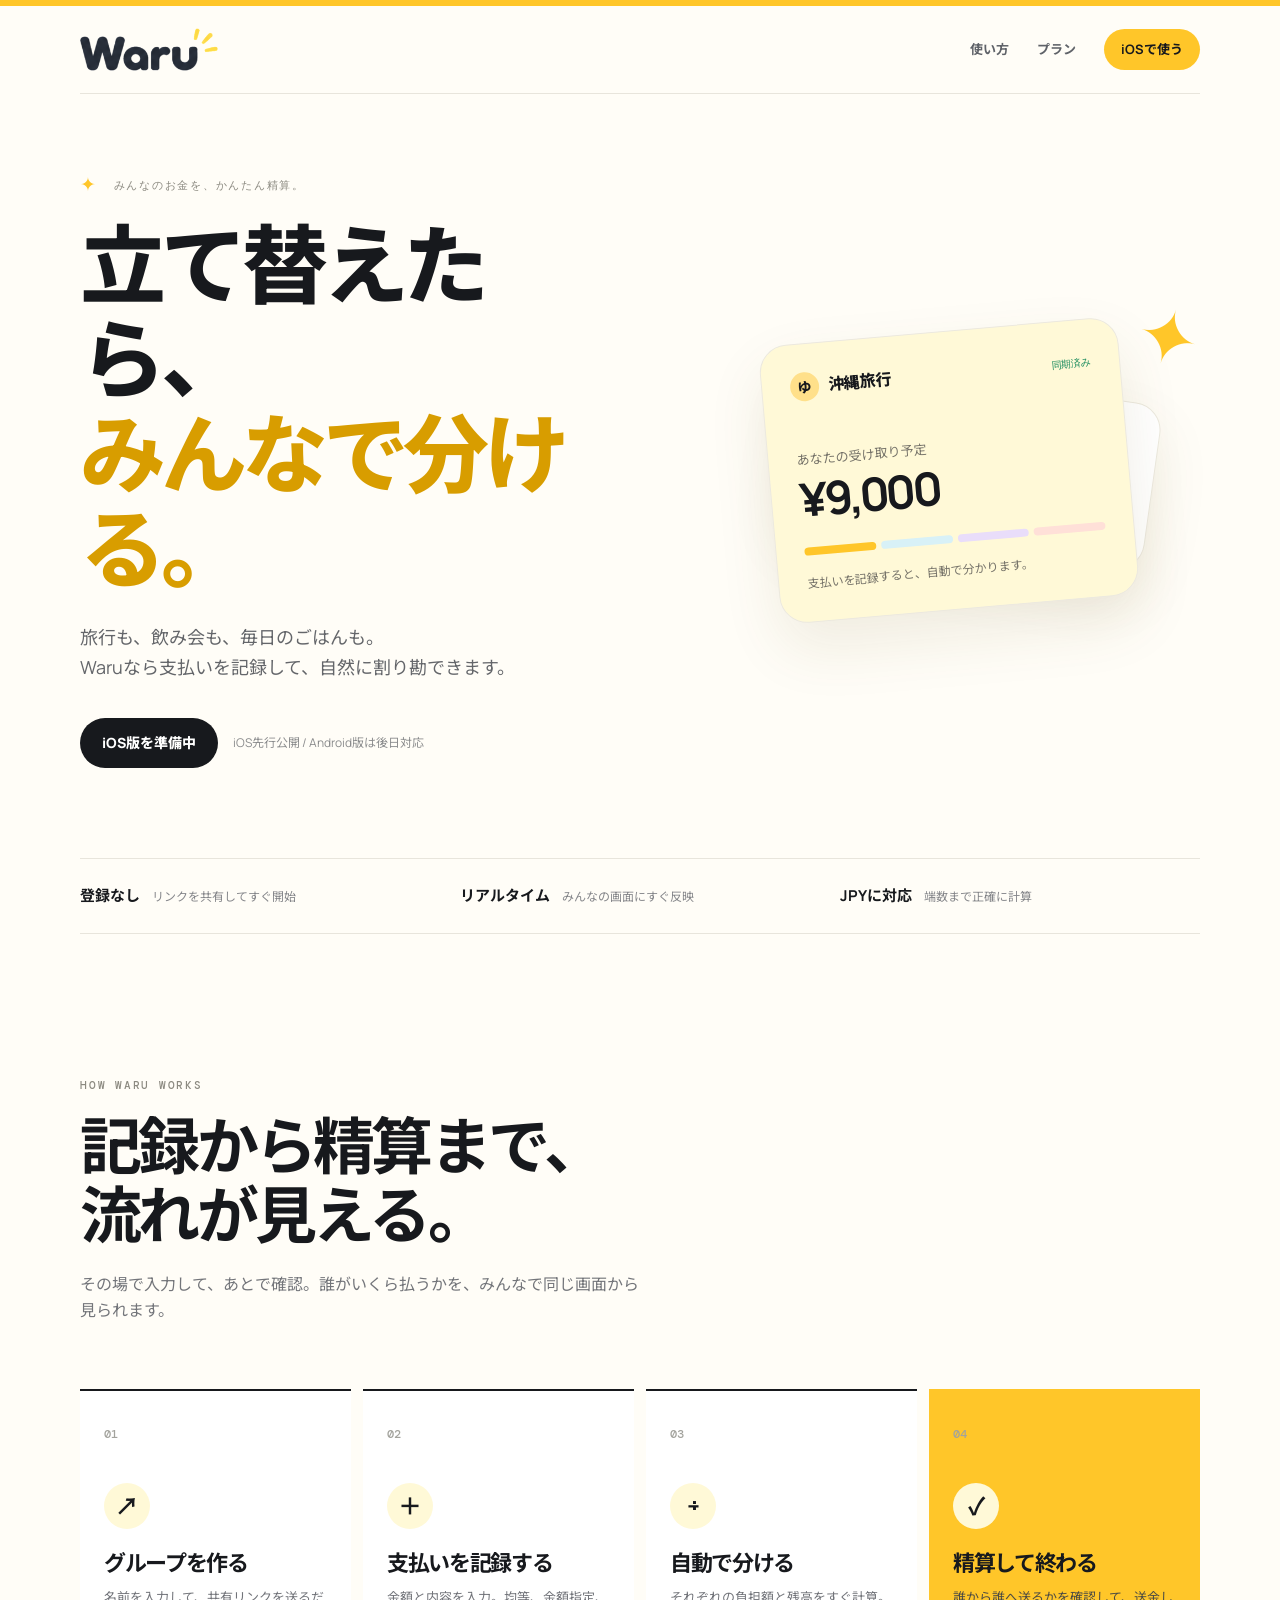
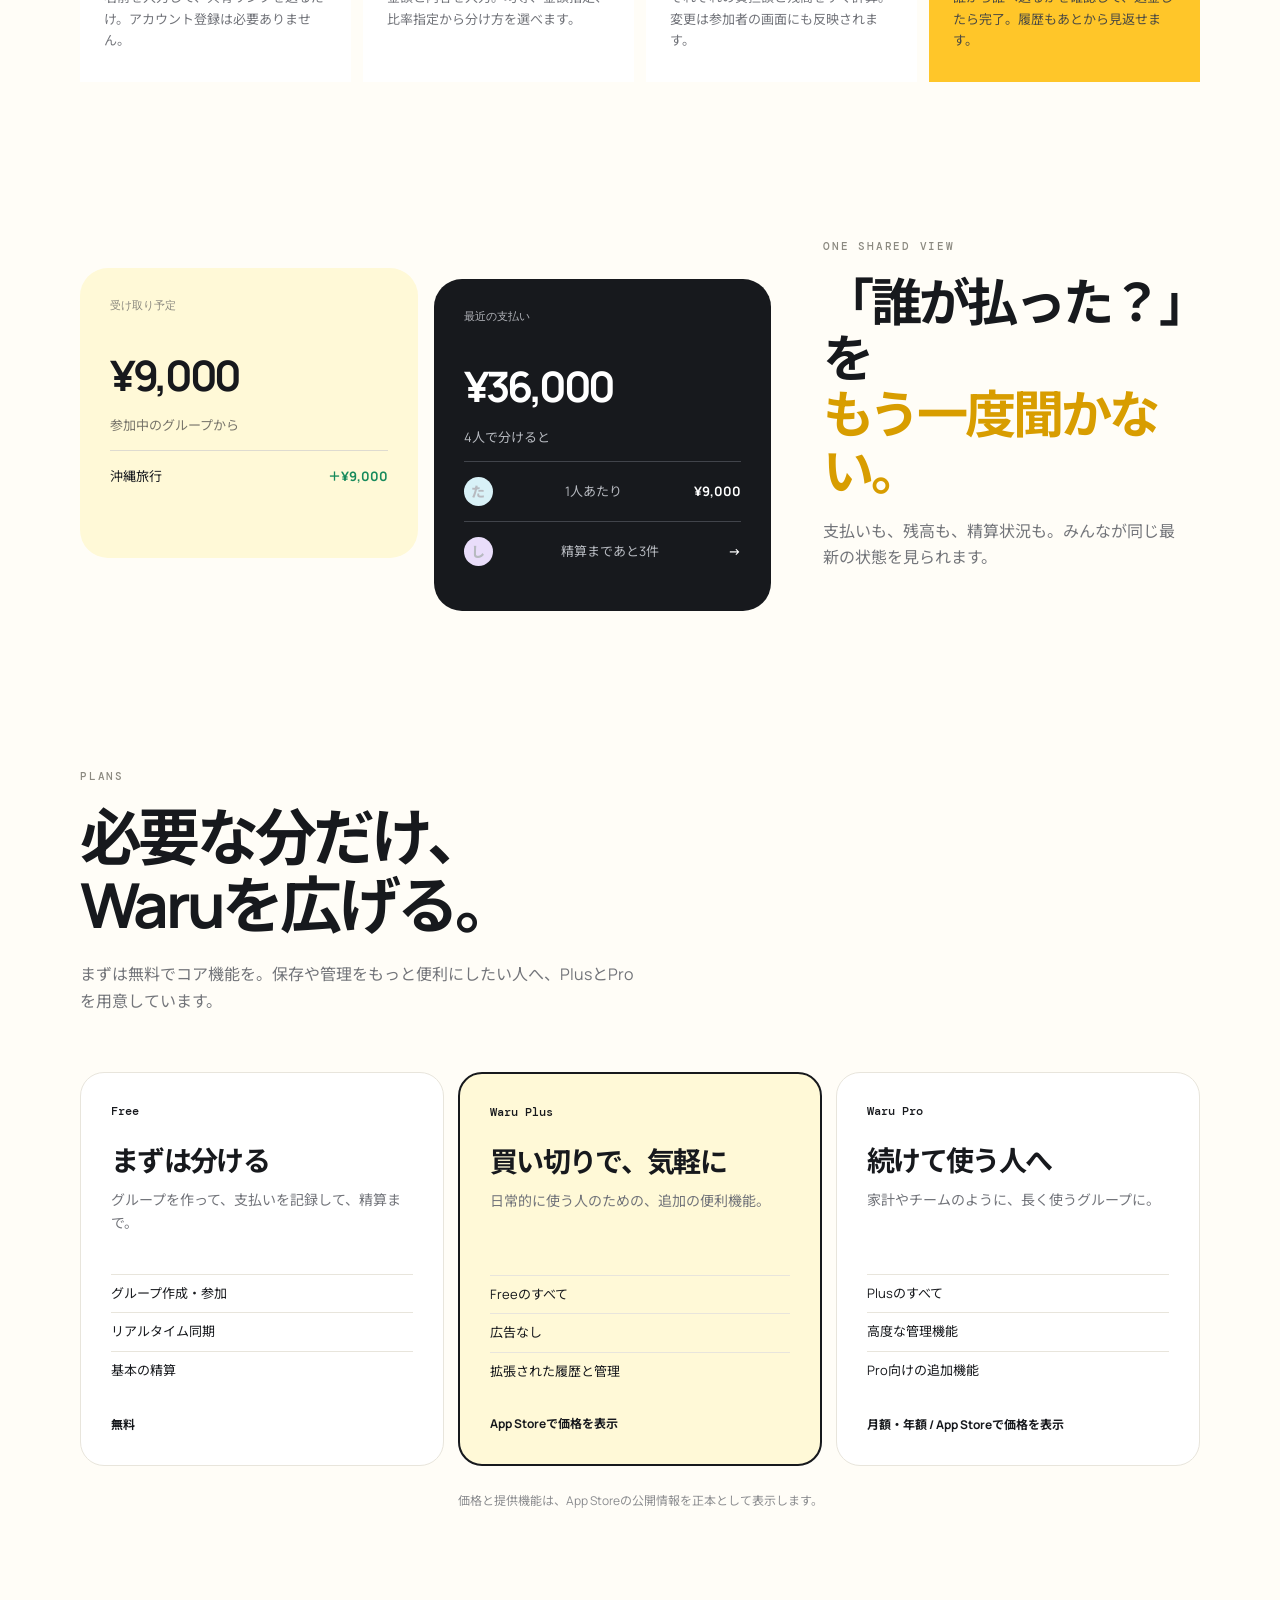
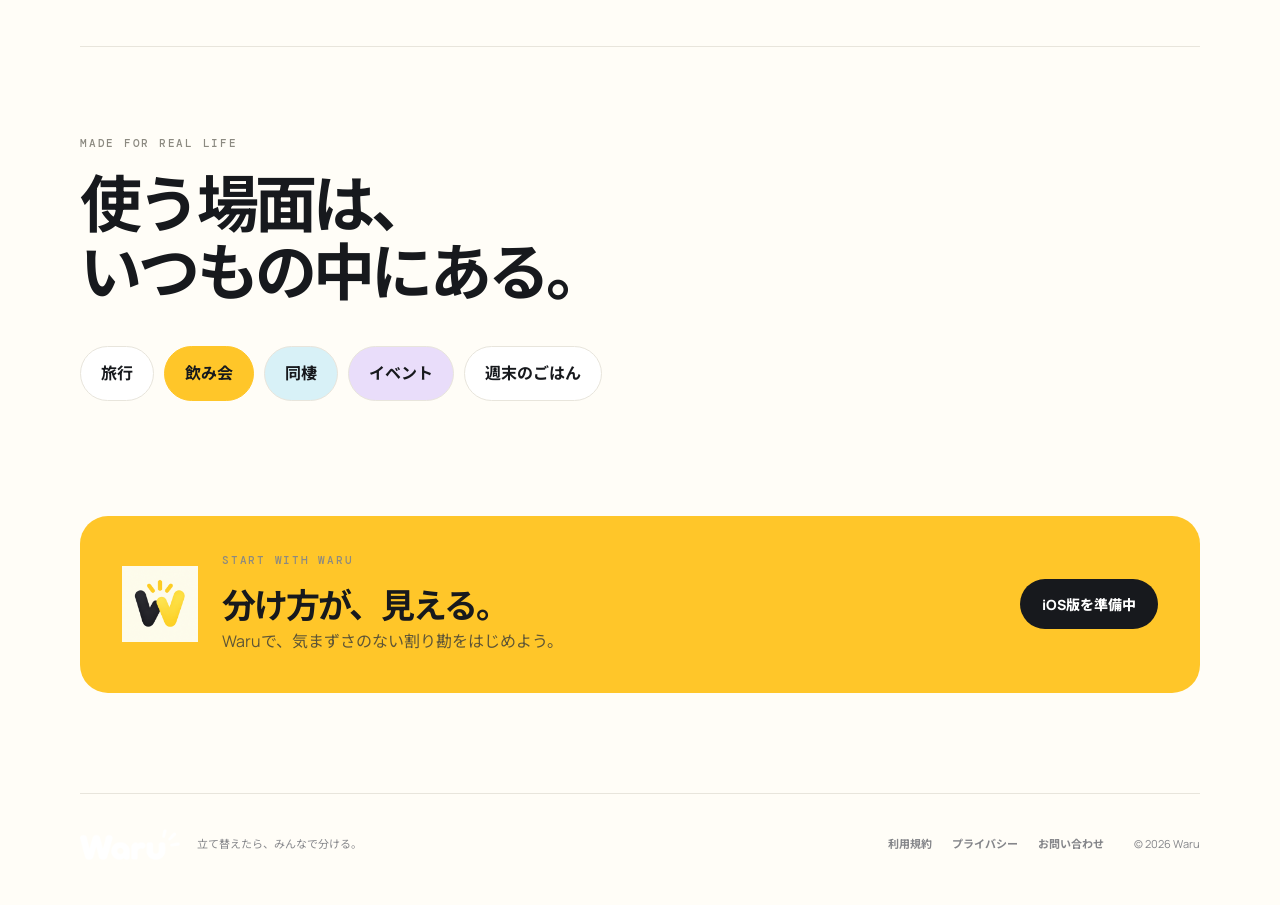
==== index.html @ b8280c62 "deploy: publish Waru LP" ====
<!doctype html>
<html lang="ja">
  <head>
    <meta charset="utf-8" />
    <meta name="viewport" content="width=device-width, initial-scale=1" />
    <meta name="description" content="Waruは、立て替えた支払いをみんなで簡単に分けて、精算まで終わらせるアプリです。" />
    <meta name="referrer" content="no-referrer" />
    <meta name="theme-color" content="#fff9d7" />
    <title>Waru — 立て替えたら、みんなで分ける。</title>
    <link rel="stylesheet" href="./style.css" />
  </head>
  <body>
    <header class="site-header shell">
      <a class="brand" href="#top" aria-label="Waru ホーム">
        <img src="./assets/waru-wordmark.png" alt="Waru" />
      </a>
      <nav aria-label="メインナビゲーション">
        <a href="#how">使い方</a>
        <a href="#plans">プラン</a>
        <a class="nav-cta" href="#download">iOSで使う</a>
      </nav>
    </header>

    <main id="top">
      <section class="hero shell">
        <div class="hero-copy reveal">
          <p class="eyebrow"><span class="sun-mark" aria-hidden="true">✦</span> みんなのお金を、かんたん精算。</p>
          <h1>立て替えたら、<br /><em>みんなで分ける。</em></h1>
          <p class="lede">旅行も、飲み会も、毎日のごはんも。<br />Waruなら支払いを記録して、自然に割り勘できます。</p>
          <div class="hero-actions" id="download">
            <a class="button button-dark" data-app-store-link href="#download">iOS版を準備中</a>
            <span class="availability">iOS先行公開 / Android版は後日対応</span>
          </div>
        </div>
        <div class="hero-art reveal" aria-label="Waruの支払い画面のイメージ" role="img">
          <div class="receipt receipt-back"><span>夜ごはん</span><strong>¥6,000</strong><small>4人で分ける</small></div>
          <div class="receipt receipt-front"><div class="receipt-top"><span class="mini-avatar">ゆ</span><span>沖縄旅行</span><span class="receipt-check">同期済み</span></div><p>あなたの受け取り予定</p><strong class="hero-number">¥9,000</strong><div class="split-bars" aria-hidden="true"><i></i><i></i><i></i><i></i></div><small>支払いを記録すると、自動で分かります。</small></div>
          <div class="hero-spark" aria-hidden="true">✦</div>
        </div>
      </section>

      <section class="proof shell reveal" aria-label="Waruの特徴">
        <div><strong>登録なし</strong><span>リンクを共有してすぐ開始</span></div>
        <div><strong>リアルタイム</strong><span>みんなの画面にすぐ反映</span></div>
        <div><strong>JPYに対応</strong><span>端数まで正確に計算</span></div>
      </section>

      <section class="process shell" id="how">
        <div class="section-heading reveal"><p class="eyebrow">HOW WARU WORKS</p><h2>記録から精算まで、<br />流れが見える。</h2><p>その場で入力して、あとで確認。誰がいくら払うかを、みんなで同じ画面から見られます。</p></div>
        <div class="steps">
          <article class="step reveal"><span class="step-number">01</span><div class="step-icon">↗</div><h3>グループを作る</h3><p>名前を入力して、共有リンクを送るだけ。アカウント登録は必要ありません。</p></article>
          <article class="step reveal"><span class="step-number">02</span><div class="step-icon">＋</div><h3>支払いを記録する</h3><p>金額と内容を入力。均等、金額指定、比率指定から分け方を選べます。</p></article>
          <article class="step reveal"><span class="step-number">03</span><div class="step-icon">÷</div><h3>自動で分ける</h3><p>それぞれの負担額と残高をすぐ計算。変更は参加者の画面にも反映されます。</p></article>
          <article class="step step-accent reveal"><span class="step-number">04</span><div class="step-icon">✓</div><h3>精算して終わる</h3><p>誰から誰へ送るかを確認して、送金したら完了。履歴もあとから見返せます。</p></article>
        </div>
      </section>

      <section class="showcase shell reveal" aria-label="Waruの画面イメージ">
        <div class="showcase-card showcase-yellow"><span class="card-label">受け取り予定</span><strong>¥9,000</strong><p>参加中のグループから</p><div class="card-line"><span>沖縄旅行</span><b>＋¥9,000</b></div></div>
        <div class="showcase-card showcase-ink"><span class="card-label">最近の支払い</span><strong>¥36,000</strong><p>4人で分けると</p><div class="person-row"><span class="mini-avatar avatar-blue">た</span><span>1人あたり</span><b>¥9,000</b></div><div class="person-row"><span class="mini-avatar avatar-lilac">し</span><span>精算まであと3件</span><b>→</b></div></div>
        <div class="showcase-note"><p class="eyebrow">ONE SHARED VIEW</p><h2>「誰が払った？」を<br /><em>もう一度聞かない。</em></h2><p>支払いも、残高も、精算状況も。みんなが同じ最新の状態を見られます。</p></div>
      </section>

      <section class="plans shell" id="plans">
        <div class="section-heading reveal"><p class="eyebrow">PLANS</p><h2>必要な分だけ、<br />Waruを広げる。</h2><p>まずは無料でコア機能を。保存や管理をもっと便利にしたい人へ、PlusとProを用意しています。</p></div>
        <div class="plan-grid">
          <article class="plan reveal"><p class="plan-name">Free</p><h3>まずは分ける</h3><p class="plan-copy">グループを作って、支払いを記録して、精算まで。</p><ul><li>グループ作成・参加</li><li>リアルタイム同期</li><li>基本の精算</li></ul><span class="plan-note">無料</span></article>
          <article class="plan plan-featured reveal"><p class="plan-name">Waru Plus</p><h3>買い切りで、気軽に</h3><p class="plan-copy">日常的に使う人のための、追加の便利機能。</p><ul><li>Freeのすべて</li><li>広告なし</li><li>拡張された履歴と管理</li></ul><span class="plan-note">App Storeで価格を表示</span></article>
          <article class="plan reveal"><p class="plan-name">Waru Pro</p><h3>続けて使う人へ</h3><p class="plan-copy">家計やチームのように、長く使うグループに。</p><ul><li>Plusのすべて</li><li>高度な管理機能</li><li>Pro向けの追加機能</li></ul><span class="plan-note">月額・年額 / App Storeで価格を表示</span></article>
        </div>
        <p class="pricing-footnote">価格と提供機能は、App Storeの公開情報を正本として表示します。</p>
      </section>

      <section class="use-cases shell reveal">
        <p class="eyebrow">MADE FOR REAL LIFE</p><h2>使う場面は、<br />いつもの中にある。</h2>
        <div class="use-case-list"><span>旅行</span><span>飲み会</span><span>同棲</span><span>イベント</span><span>週末のごはん</span></div>
      </section>

      <section class="final-cta shell reveal" id="contact">
        <img src="./assets/waru-app-icon.png" alt="" width="76" height="76" />
        <div><p class="eyebrow">START WITH WARU</p><h2>分け方が、見える。</h2><p>Waruで、気まずさのない割り勘をはじめよう。</p></div>
        <a class="button button-dark" data-app-store-link href="#download">iOS版を準備中</a>
      </section>
    </main>

    <footer class="site-footer shell">
      <div class="footer-brand"><img src="./assets/waru-wordmark-dark.png" alt="Waru" /><span>立て替えたら、みんなで分ける。</span></div>
      <nav aria-label="フッターナビゲーション"><a href="./terms.html">利用規約</a><a href="./privacy.html">プライバシー</a><a href="./contact.html">お問い合わせ</a></nav>
      <small>© 2026 Waru</small>
    </footer>
    <script src="./script.js" defer></script>
  </body>
</html>
---- style.css ----
@import url('https://fonts.googleapis.com/css2?family=DM+Mono:wght@400;500&family=Manrope:wght@400;500;600;700;800&family=Noto+Sans+JP:wght@400;500;700;800&display=swap');

:root { --ink:#17191d; --muted:#74777d; --paper:#fffdf7; --cream:#fff9d7; --yellow:#ffc629; --line:#e8e5dc; --blue:#d8f1f7; --lilac:#e9ddfa; --coral:#ffe0d8; --green:#178a5b; }
* { box-sizing:border-box; }
html { scroll-behavior:smooth; }
body { margin:0; color:var(--ink); background:var(--paper); font-family:'Manrope','Noto Sans JP',sans-serif; line-height:1.65; }
body:before { content:''; display:block; height:6px; background:var(--yellow); }
a { color:inherit; text-decoration:none; }
.shell { width:min(1120px, calc(100% - 48px)); margin-inline:auto; }
.site-header { height:88px; display:flex; align-items:center; justify-content:space-between; border-bottom:1px solid var(--line); }
.brand img { width:138px; height:auto; display:block; }
.site-header nav, .site-footer nav { display:flex; align-items:center; gap:28px; font-size:13px; font-weight:700; }
.site-header nav a { color:#5f6268; }
.site-header nav a:hover, .site-footer nav a:hover { color:var(--ink); }
.nav-cta { color:var(--ink)!important; background:var(--yellow); padding:10px 17px; border-radius:999px; }
.hero { min-height:640px; display:grid; grid-template-columns:1fr .9fr; gap:60px; align-items:center; padding:80px 0 90px; }
.eyebrow { margin:0 0 20px; font:500 11px/1.2 'DM Mono',monospace; letter-spacing:.16em; text-transform:uppercase; color:#8c8a81; }
.sun-mark { color:var(--yellow); font-size:19px; vertical-align:-2px; margin-right:7px; }
h1,h2,h3,p { margin-top:0; }
h1,h2,h3 { letter-spacing:-.06em; line-height:1.1; }
h1 { font-size:clamp(48px, 7vw, 86px); max-width:650px; margin-bottom:28px; font-weight:800; }
h1 em,h2 em { color:#d89d00; font-style:normal; }
.lede { font-size:18px; color:#64666a; margin-bottom:35px; }
.hero-actions { display:flex; align-items:center; flex-wrap:wrap; gap:15px; }
.button { display:inline-flex; min-height:50px; padding:13px 22px; align-items:center; justify-content:center; border-radius:999px; font-weight:800; font-size:14px; transition:transform .2s, box-shadow .2s; }
.button:hover { transform:translateY(-2px); box-shadow:0 9px 24px #17191d1c; }
.button-dark { color:#fff; background:var(--ink); }
.availability { color:#8b8c8d; font-size:12px; }
.hero-art { position:relative; min-height:455px; display:grid; place-items:center; }
.receipt { width:min(360px, 90%); border:1px solid #ece9df; border-radius:28px; padding:28px; box-shadow:0 26px 60px #6b561419; }
.receipt-back { position:absolute; transform:rotate(8deg) translate(24px, -10px); background:#fff; color:#81838a; }
.receipt-front { position:relative; background:var(--cream); transform:rotate(-5deg); z-index:1; }
.receipt-top { display:flex; align-items:center; gap:9px; font-weight:800; }
.receipt-check { margin-left:auto; color:var(--green); font:500 10px 'DM Mono',monospace; }
.receipt p { margin:48px 0 6px; color:#77746a; font-size:13px; }
.receipt strong { display:block; font-size:46px; letter-spacing:-.08em; line-height:1; }
.receipt small { display:block; margin-top:18px; color:#77746a; font-size:12px; }
.mini-avatar { display:inline-grid; width:29px; height:29px; place-items:center; border-radius:50%; background:#ffe08a; font-size:14px; font-weight:800; }
.split-bars { display:flex; gap:5px; margin-top:25px; }
.split-bars i { display:block; height:8px; flex:1; border-radius:10px; background:#ffc629; }.split-bars i:nth-child(2){background:var(--blue)}.split-bars i:nth-child(3){background:var(--lilac)}.split-bars i:nth-child(4){background:var(--coral)}
.hero-spark { position:absolute; right:0; top:32px; color:var(--yellow); font-size:74px; transform:rotate(16deg); }
.proof { display:grid; grid-template-columns:repeat(3,1fr); border-top:1px solid var(--line); border-bottom:1px solid var(--line); padding:25px 0; gap:20px; }.proof div { display:flex; gap:12px; align-items:baseline; }.proof strong { font-size:15px; }.proof span { color:#85868a; font-size:12px; }
.process { padding:145px 0 130px; }.section-heading { max-width:560px; }.section-heading h2, .use-cases h2 { font-size:clamp(38px, 5vw, 62px); margin-bottom:22px; }.section-heading > p:last-child { color:#73757a; font-size:16px; }
.steps { display:grid; grid-template-columns:repeat(4,1fr); gap:12px; margin-top:65px; }.step { padding:28px 24px 30px; min-height:290px; border-top:2px solid var(--ink); background:#fff; }.step-accent { background:var(--yellow); border-color:var(--yellow); }.step-number { color:#a3a39d; font:500 12px 'DM Mono',monospace; }.step-icon { width:46px; height:46px; display:grid; place-items:center; border-radius:50%; background:var(--cream); margin:38px 0 22px; font-size:24px; font-weight:700; }.step h3 { font-size:22px; margin-bottom:12px; }.step p { color:#72747a; font-size:13px; margin:0; }.step-accent p { color:#4c4b43; }
.showcase { display:grid; grid-template-columns:.9fr .9fr 1.1fr; gap:16px; align-items:center; }.showcase-card { border-radius:28px; padding:30px; min-height:290px; }.showcase-yellow { background:var(--cream); }.showcase-ink { color:#fff; background:var(--ink); transform:translateY(32px); }.card-label { display:block; font:500 11px 'DM Mono',monospace; color:#89877e; }.showcase-ink .card-label { color:#b3b5bb; }.showcase-card > strong { display:block; font-size:42px; letter-spacing:-.08em; margin:28px 0 5px; }.showcase-card > p { color:#77746a; font-size:13px; }.showcase-ink > p { color:#b7bac0; }.card-line,.person-row { display:flex; justify-content:space-between; align-items:center; gap:10px; padding:15px 0; border-top:1px solid #dedbd0; font-size:13px; }.card-line b { color:var(--green); }.person-row { border-color:#41444b; color:#b7bac0; }.person-row b { color:#fff; }.avatar-blue{background:var(--blue)}.avatar-lilac{background:var(--lilac)}.showcase-note { padding:28px 12px 28px 36px; }.showcase-note h2 { font-size:clamp(34px,4vw,52px); margin-bottom:20px; }.showcase-note p:last-child { color:#73757a; }
.plans { padding:155px 0 135px; }.plan-grid { display:grid; grid-template-columns:repeat(3,1fr); gap:14px; margin-top:58px; }.plan { position:relative; display:flex; flex-direction:column; min-height:350px; padding:30px; border:1px solid var(--line); border-radius:24px; background:#fff; }.plan-featured { border:2px solid var(--ink); background:var(--cream); transform:translateY(-14px); }.plan-name { margin-bottom:26px; font:500 12px 'DM Mono',monospace; }.plan h3 { font-size:28px; margin-bottom:12px; }.plan-copy { color:#72747a; font-size:14px; min-height:48px; }.plan ul { padding:0; margin:24px 0; list-style:none; font-size:13px; }.plan li { border-top:1px solid var(--line); padding:8px 0; }.plan-note { margin-top:auto; font-size:12px; font-weight:700; }.pricing-footnote { text-align:center; margin:25px 0 0; color:#8c8d90; font-size:12px; }
.use-cases { padding:90px 0 115px; border-top:1px solid var(--line); }.use-case-list { display:flex; flex-wrap:wrap; gap:10px; margin-top:40px; }.use-case-list span { padding:13px 20px; border:1px solid var(--line); border-radius:999px; background:#fff; font-weight:700; }.use-case-list span:nth-child(2){background:var(--yellow);border-color:var(--yellow)}.use-case-list span:nth-child(3){background:var(--blue)}.use-case-list span:nth-child(4){background:var(--lilac)}
.final-cta { display:flex; align-items:center; gap:24px; padding:38px 42px; margin-bottom:100px; border-radius:28px; background:var(--yellow); }.final-cta h2 { font-size:34px; margin-bottom:4px; }.final-cta p:last-child { margin:0; color:#5e5536; }.final-cta .button { margin-left:auto; }
.site-footer { display:grid; grid-template-columns:1fr auto auto; align-items:center; gap:30px; padding:35px 0 45px; border-top:1px solid var(--line); }.footer-brand { display:flex; align-items:center; gap:17px; }.footer-brand img { width:100px; filter:brightness(0) invert(1); }.footer-brand span,.site-footer small { color:#85868a; font-size:11px; }.site-footer nav { gap:20px; font-size:11px; color:#85868a; }
.reveal { opacity:0; transform:translateY(16px); transition:opacity .75s ease, transform .75s ease; }.reveal.is-visible { opacity:1; transform:none; }
:focus-visible { outline:3px solid #ad7900; outline-offset:4px; }
@media (max-width: 850px) { .site-header nav a:not(.nav-cta){display:none}.hero{grid-template-columns:1fr;gap:20px;padding-top:60px}.hero-art{min-height:380px}.proof{grid-template-columns:1fr}.steps{grid-template-columns:repeat(2,1fr)}.showcase{grid-template-columns:1fr 1fr}.showcase-note{grid-column:1/-1;padding:55px 0 0}.plan-grid{grid-template-columns:1fr}.plan-featured{transform:none}.final-cta{align-items:flex-start;flex-wrap:wrap}.final-cta .button{margin-left:0}.site-footer{grid-template-columns:1fr}.site-footer nav{flex-wrap:wrap} }
@media (max-width: 560px) { .shell{width:min(100% - 32px,1120px)}.site-header{height:72px}.brand img{width:112px}h1{font-size:50px}.lede{font-size:15px}.hero{padding:55px 0 65px}.hero-art{min-height:330px}.receipt{padding:22px;border-radius:22px}.receipt strong{font-size:38px}.steps{grid-template-columns:1fr}.step{min-height:0}.showcase{grid-template-columns:1fr}.showcase-ink{transform:none}.showcase-note{grid-column:auto}.plans{padding-top:105px}.final-cta{padding:28px 24px;margin-bottom:65px}.final-cta h2{font-size:28px} }
@media (prefers-reduced-motion: reduce) { html{scroll-behavior:auto}.reveal{opacity:1;transform:none;transition:none}.button{transition:none}.button:hover{transform:none;box-shadow:none} }
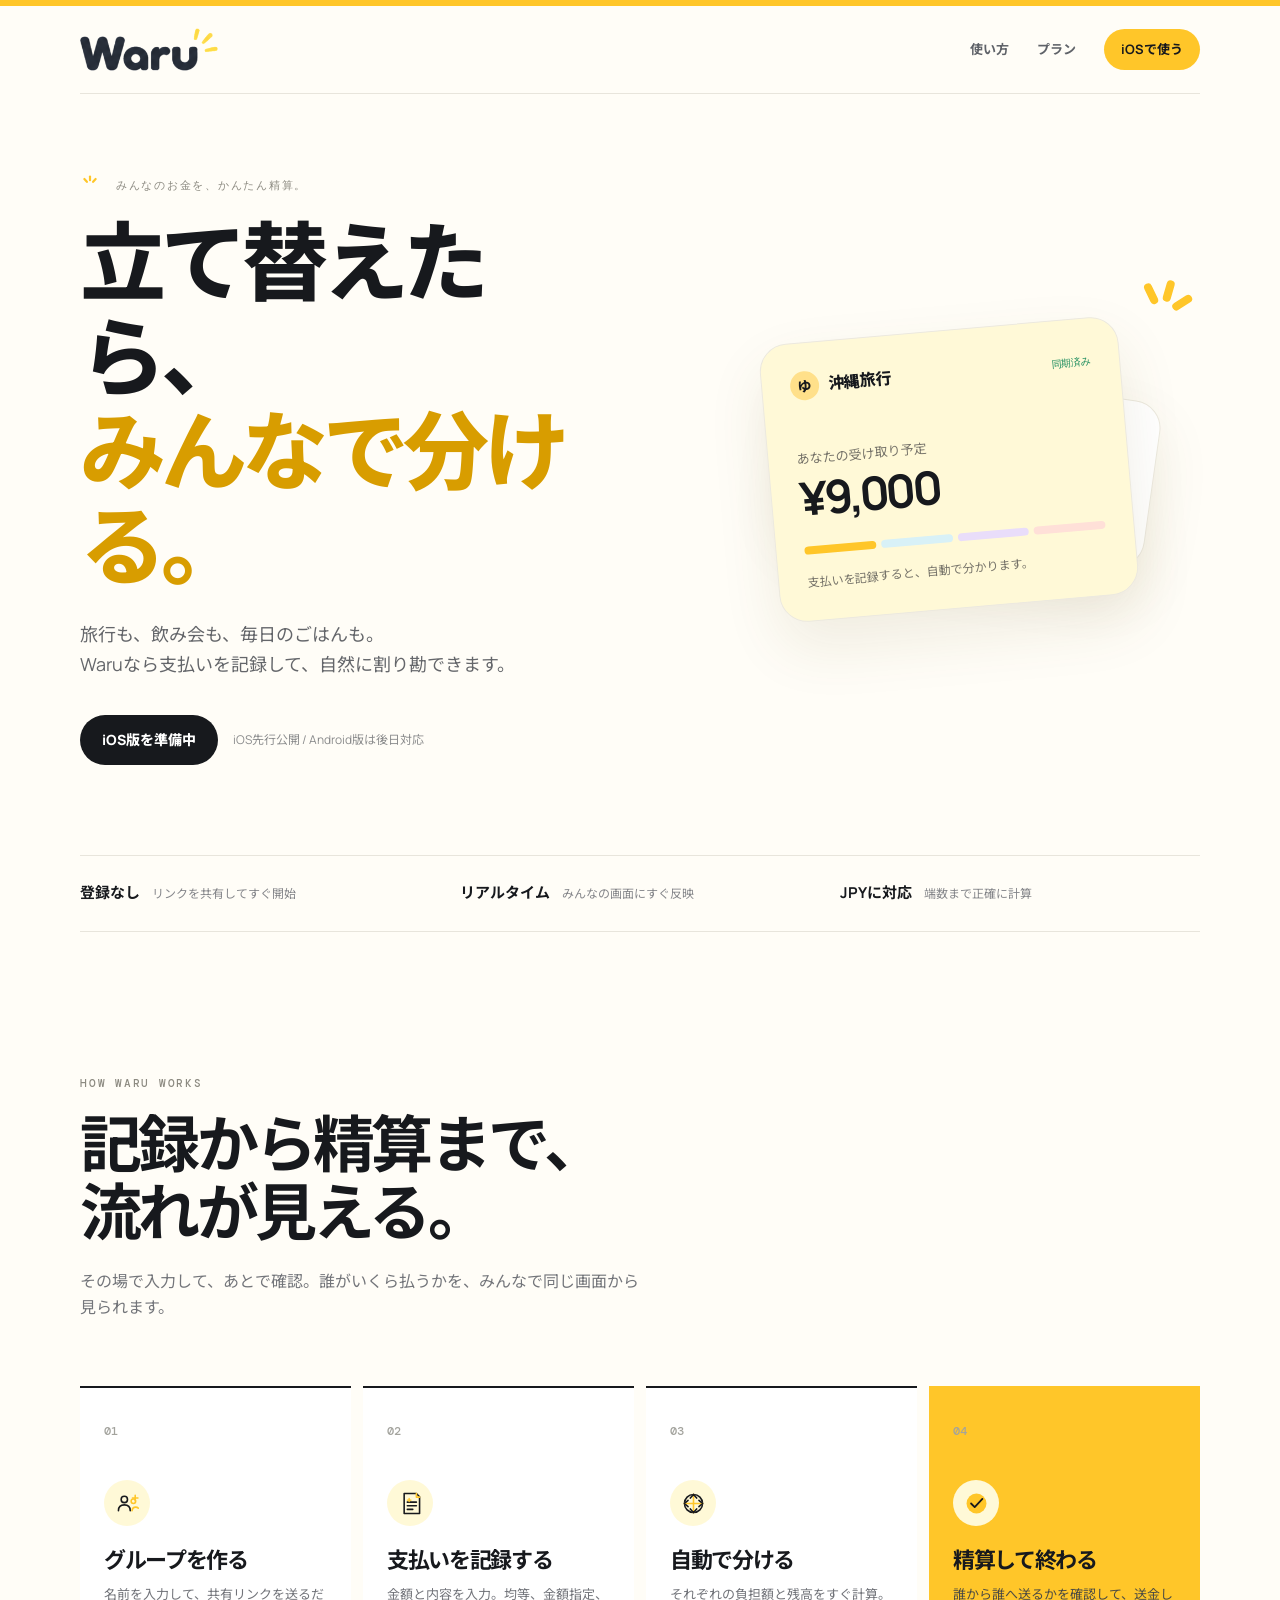
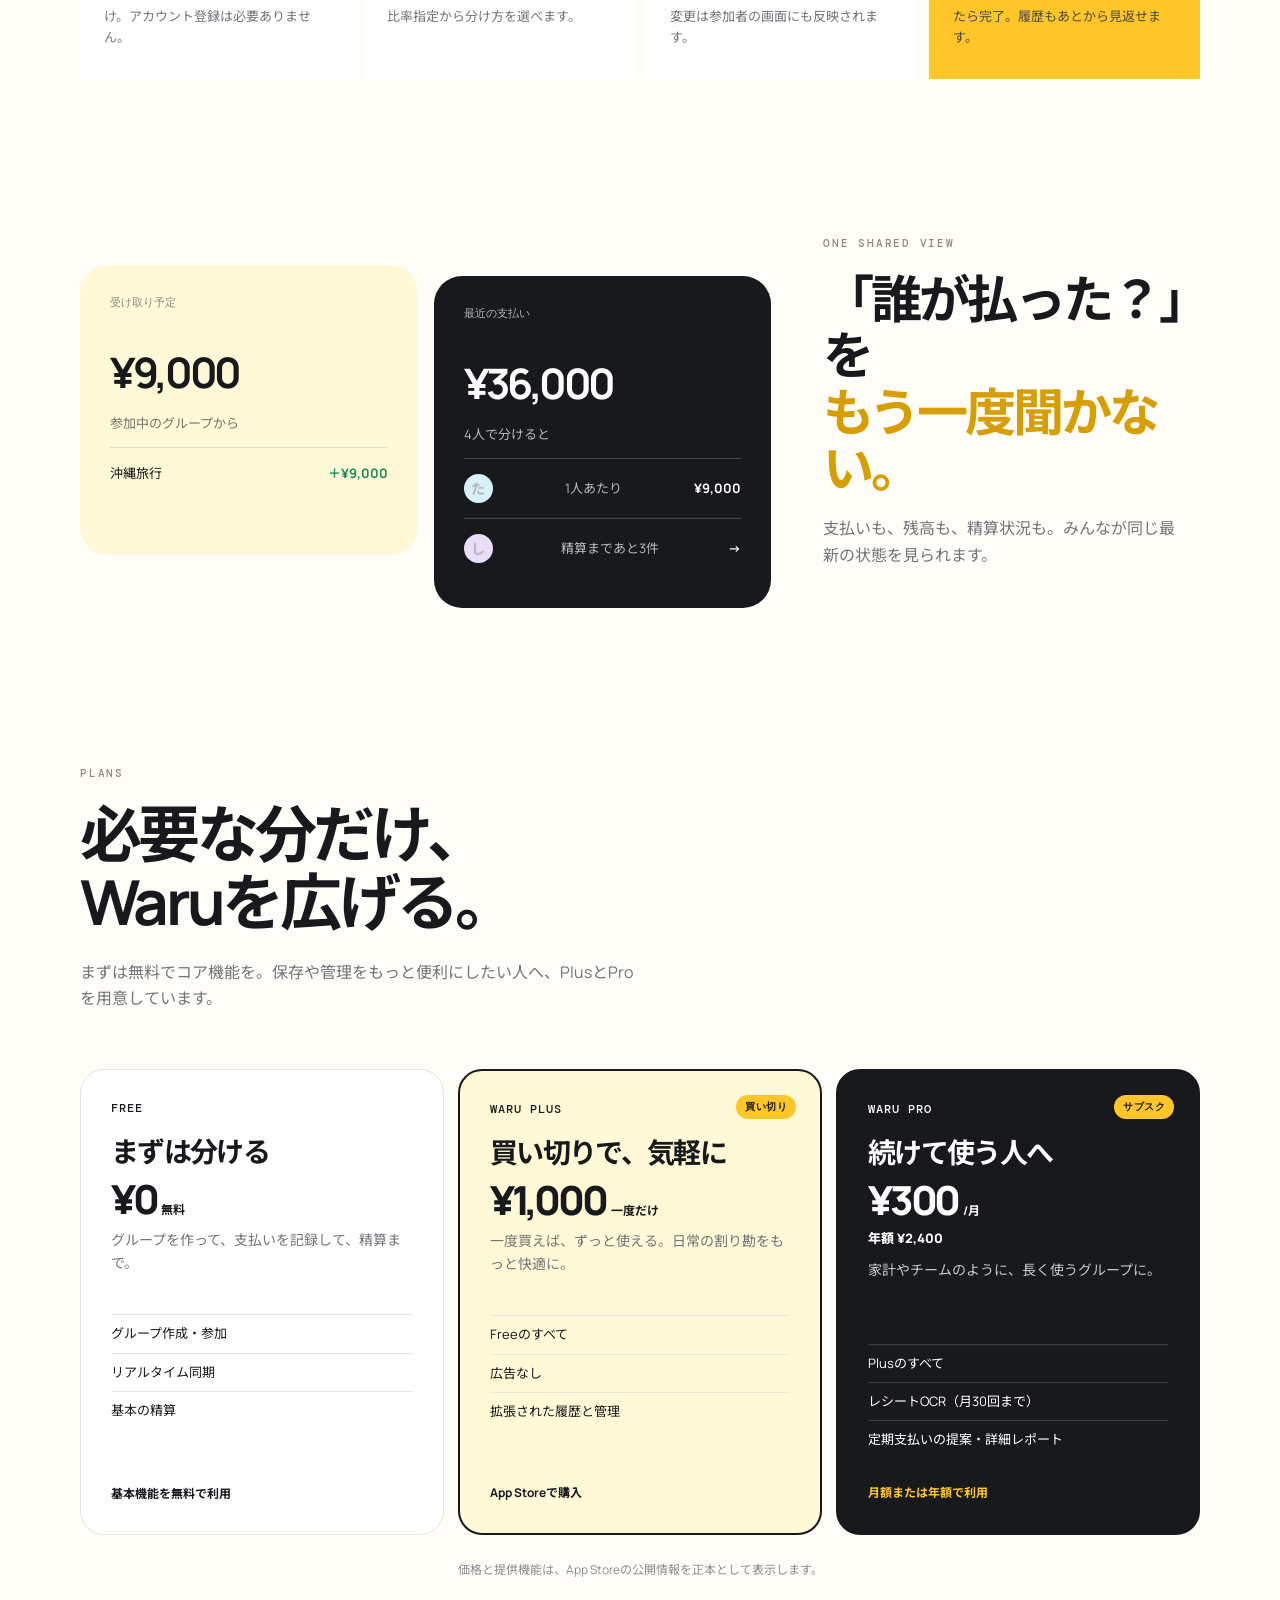
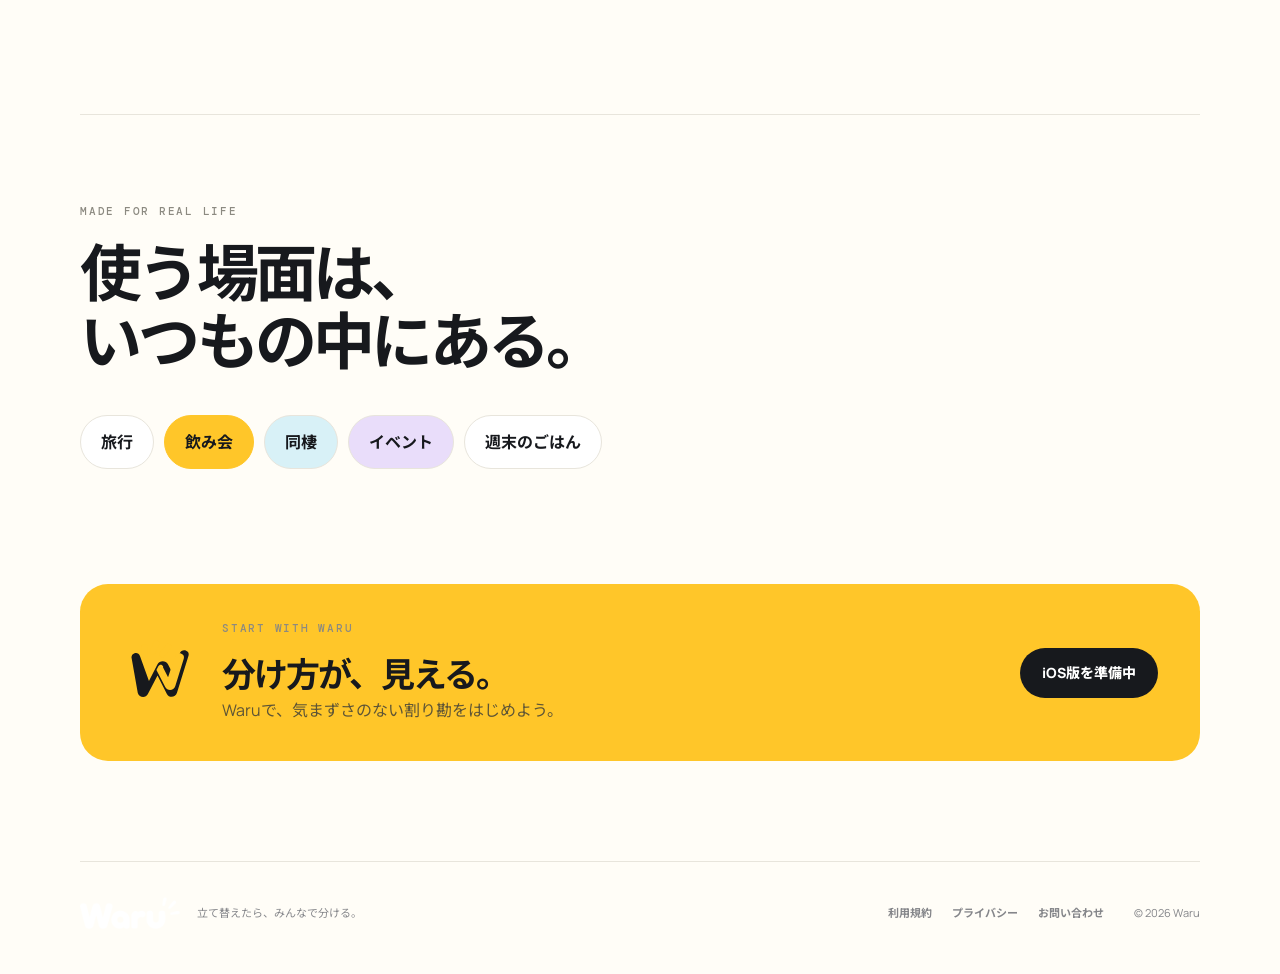
==== commit 4382ebc6: "deploy: publish Waru LP pricing and icons" ====
--- a/index.html
+++ b/index.html
@@ -24,7 +24,7 @@
     <main id="top">
       <section class="hero shell">
         <div class="hero-copy reveal">
-          <p class="eyebrow"><span class="sun-mark" aria-hidden="true">✦</span> みんなのお金を、かんたん精算。</p>
+          <p class="eyebrow"><img class="sun-mark" src="./assets/icons/waru-spark.svg" alt="" aria-hidden="true" /> みんなのお金を、かんたん精算。</p>
           <h1>立て替えたら、<br /><em>みんなで分ける。</em></h1>
           <p class="lede">旅行も、飲み会も、毎日のごはんも。<br />Waruなら支払いを記録して、自然に割り勘できます。</p>
           <div class="hero-actions" id="download">
@@ -35,7 +35,7 @@
         <div class="hero-art reveal" aria-label="Waruの支払い画面のイメージ" role="img">
           <div class="receipt receipt-back"><span>夜ごはん</span><strong>¥6,000</strong><small>4人で分ける</small></div>
           <div class="receipt receipt-front"><div class="receipt-top"><span class="mini-avatar">ゆ</span><span>沖縄旅行</span><span class="receipt-check">同期済み</span></div><p>あなたの受け取り予定</p><strong class="hero-number">¥9,000</strong><div class="split-bars" aria-hidden="true"><i></i><i></i><i></i><i></i></div><small>支払いを記録すると、自動で分かります。</small></div>
-          <div class="hero-spark" aria-hidden="true">✦</div>
+          <img class="hero-spark" src="./assets/icons/waru-spark.svg" alt="" aria-hidden="true" />
         </div>
       </section>
 
@@ -48,10 +48,10 @@
       <section class="process shell" id="how">
         <div class="section-heading reveal"><p class="eyebrow">HOW WARU WORKS</p><h2>記録から精算まで、<br />流れが見える。</h2><p>その場で入力して、あとで確認。誰がいくら払うかを、みんなで同じ画面から見られます。</p></div>
         <div class="steps">
-          <article class="step reveal"><span class="step-number">01</span><div class="step-icon">↗</div><h3>グループを作る</h3><p>名前を入力して、共有リンクを送るだけ。アカウント登録は必要ありません。</p></article>
-          <article class="step reveal"><span class="step-number">02</span><div class="step-icon">＋</div><h3>支払いを記録する</h3><p>金額と内容を入力。均等、金額指定、比率指定から分け方を選べます。</p></article>
-          <article class="step reveal"><span class="step-number">03</span><div class="step-icon">÷</div><h3>自動で分ける</h3><p>それぞれの負担額と残高をすぐ計算。変更は参加者の画面にも反映されます。</p></article>
-          <article class="step step-accent reveal"><span class="step-number">04</span><div class="step-icon">✓</div><h3>精算して終わる</h3><p>誰から誰へ送るかを確認して、送金したら完了。履歴もあとから見返せます。</p></article>
+          <article class="step reveal"><span class="step-number">01</span><div class="step-icon"><img class="step-icon-image" src="./assets/icons/waru-icon-group.svg" alt="" /></div><h3>グループを作る</h3><p>名前を入力して、共有リンクを送るだけ。アカウント登録は必要ありません。</p></article>
+          <article class="step reveal"><span class="step-number">02</span><div class="step-icon"><img class="step-icon-image" src="./assets/icons/waru-icon-payment.svg" alt="" /></div><h3>支払いを記録する</h3><p>金額と内容を入力。均等、金額指定、比率指定から分け方を選べます。</p></article>
+          <article class="step reveal"><span class="step-number">03</span><div class="step-icon"><img class="step-icon-image" src="./assets/icons/waru-icon-split.svg" alt="" /></div><h3>自動で分ける</h3><p>それぞれの負担額と残高をすぐ計算。変更は参加者の画面にも反映されます。</p></article>
+          <article class="step step-accent reveal"><span class="step-number">04</span><div class="step-icon"><img class="step-icon-image" src="./assets/icons/waru-icon-settle.svg" alt="" /></div><h3>精算して終わる</h3><p>誰から誰へ送るかを確認して、送金したら完了。履歴もあとから見返せます。</p></article>
         </div>
       </section>
 
@@ -64,9 +64,9 @@
       <section class="plans shell" id="plans">
         <div class="section-heading reveal"><p class="eyebrow">PLANS</p><h2>必要な分だけ、<br />Waruを広げる。</h2><p>まずは無料でコア機能を。保存や管理をもっと便利にしたい人へ、PlusとProを用意しています。</p></div>
         <div class="plan-grid">
-          <article class="plan reveal"><p class="plan-name">Free</p><h3>まずは分ける</h3><p class="plan-copy">グループを作って、支払いを記録して、精算まで。</p><ul><li>グループ作成・参加</li><li>リアルタイム同期</li><li>基本の精算</li></ul><span class="plan-note">無料</span></article>
-          <article class="plan plan-featured reveal"><p class="plan-name">Waru Plus</p><h3>買い切りで、気軽に</h3><p class="plan-copy">日常的に使う人のための、追加の便利機能。</p><ul><li>Freeのすべて</li><li>広告なし</li><li>拡張された履歴と管理</li></ul><span class="plan-note">App Storeで価格を表示</span></article>
-          <article class="plan reveal"><p class="plan-name">Waru Pro</p><h3>続けて使う人へ</h3><p class="plan-copy">家計やチームのように、長く使うグループに。</p><ul><li>Plusのすべて</li><li>高度な管理機能</li><li>Pro向けの追加機能</li></ul><span class="plan-note">月額・年額 / App Storeで価格を表示</span></article>
+          <article class="plan reveal"><p class="plan-name">FREE</p><h3>まずは分ける</h3><div class="plan-price">¥0 <small>無料</small></div><p class="plan-copy">グループを作って、支払いを記録して、精算まで。</p><ul><li>グループ作成・参加</li><li>リアルタイム同期</li><li>基本の精算</li></ul><span class="plan-note">基本機能を無料で利用</span></article>
+          <article class="plan plan-featured reveal"><span class="plan-badge">買い切り</span><p class="plan-name">WARU PLUS</p><h3>買い切りで、気軽に</h3><div class="plan-price">¥1,000 <small>一度だけ</small></div><p class="plan-copy">一度買えば、ずっと使える。日常の割り勘をもっと快適に。</p><ul><li>Freeのすべて</li><li>広告なし</li><li>拡張された履歴と管理</li></ul><span class="plan-note">App Storeで購入</span></article>
+          <article class="plan plan-pro reveal"><span class="plan-badge">サブスク</span><p class="plan-name">WARU PRO</p><h3>続けて使う人へ</h3><div class="plan-price">¥300 <small>/月</small></div><p class="plan-alt-price">年額 ¥2,400</p><p class="plan-copy">家計やチームのように、長く使うグループに。</p><ul><li>Plusのすべて</li><li>レシートOCR（月30回まで）</li><li>定期支払いの提案・詳細レポート</li></ul><span class="plan-note">月額または年額で利用</span></article>
         </div>
         <p class="pricing-footnote">価格と提供機能は、App Storeの公開情報を正本として表示します。</p>
       </section>
@@ -77,7 +77,7 @@
       </section>
 
       <section class="final-cta shell reveal" id="contact">
-        <img src="./assets/waru-app-icon.png" alt="" width="76" height="76" />
+        <img class="final-mark" src="./assets/icons/waru-mark.svg" alt="" width="76" height="76" />
         <div><p class="eyebrow">START WITH WARU</p><h2>分け方が、見える。</h2><p>Waruで、気まずさのない割り勘をはじめよう。</p></div>
         <a class="button button-dark" data-app-store-link href="#download">iOS版を準備中</a>
       </section>
--- a/style.css
+++ b/style.css
@@ -15,7 +15,7 @@
 .nav-cta { color:var(--ink)!important; background:var(--yellow); padding:10px 17px; border-radius:999px; }
 .hero { min-height:640px; display:grid; grid-template-columns:1fr .9fr; gap:60px; align-items:center; padding:80px 0 90px; }
 .eyebrow { margin:0 0 20px; font:500 11px/1.2 'DM Mono',monospace; letter-spacing:.16em; text-transform:uppercase; color:#8c8a81; }
-.sun-mark { color:var(--yellow); font-size:19px; vertical-align:-2px; margin-right:7px; }
+.sun-mark { width:20px; height:20px; display:inline-block; vertical-align:-5px; margin-right:7px; }
 h1,h2,h3,p { margin-top:0; }
 h1,h2,h3 { letter-spacing:-.06em; line-height:1.1; }
 h1 { font-size:clamp(48px, 7vw, 86px); max-width:650px; margin-bottom:28px; font-weight:800; }
@@ -38,14 +38,14 @@
 .mini-avatar { display:inline-grid; width:29px; height:29px; place-items:center; border-radius:50%; background:#ffe08a; font-size:14px; font-weight:800; }
 .split-bars { display:flex; gap:5px; margin-top:25px; }
 .split-bars i { display:block; height:8px; flex:1; border-radius:10px; background:#ffc629; }.split-bars i:nth-child(2){background:var(--blue)}.split-bars i:nth-child(3){background:var(--lilac)}.split-bars i:nth-child(4){background:var(--coral)}
-.hero-spark { position:absolute; right:0; top:32px; color:var(--yellow); font-size:74px; transform:rotate(16deg); }
+.hero-spark { position:absolute; right:0; top:32px; width:74px; height:74px; transform:rotate(16deg); }
 .proof { display:grid; grid-template-columns:repeat(3,1fr); border-top:1px solid var(--line); border-bottom:1px solid var(--line); padding:25px 0; gap:20px; }.proof div { display:flex; gap:12px; align-items:baseline; }.proof strong { font-size:15px; }.proof span { color:#85868a; font-size:12px; }
 .process { padding:145px 0 130px; }.section-heading { max-width:560px; }.section-heading h2, .use-cases h2 { font-size:clamp(38px, 5vw, 62px); margin-bottom:22px; }.section-heading > p:last-child { color:#73757a; font-size:16px; }
-.steps { display:grid; grid-template-columns:repeat(4,1fr); gap:12px; margin-top:65px; }.step { padding:28px 24px 30px; min-height:290px; border-top:2px solid var(--ink); background:#fff; }.step-accent { background:var(--yellow); border-color:var(--yellow); }.step-number { color:#a3a39d; font:500 12px 'DM Mono',monospace; }.step-icon { width:46px; height:46px; display:grid; place-items:center; border-radius:50%; background:var(--cream); margin:38px 0 22px; font-size:24px; font-weight:700; }.step h3 { font-size:22px; margin-bottom:12px; }.step p { color:#72747a; font-size:13px; margin:0; }.step-accent p { color:#4c4b43; }
+.steps { display:grid; grid-template-columns:repeat(4,1fr); gap:12px; margin-top:65px; }.step { padding:28px 24px 30px; min-height:290px; border-top:2px solid var(--ink); background:#fff; }.step-accent { background:var(--yellow); border-color:var(--yellow); }.step-number { color:#a3a39d; font:500 12px 'DM Mono',monospace; }.step-icon { width:46px; height:46px; display:grid; place-items:center; border-radius:50%; background:var(--cream); margin:38px 0 22px; }.step-icon-image { width:29px; height:29px; display:block; }.step h3 { font-size:22px; margin-bottom:12px; }.step p { color:#72747a; font-size:13px; margin:0; }.step-accent p { color:#4c4b43; }
 .showcase { display:grid; grid-template-columns:.9fr .9fr 1.1fr; gap:16px; align-items:center; }.showcase-card { border-radius:28px; padding:30px; min-height:290px; }.showcase-yellow { background:var(--cream); }.showcase-ink { color:#fff; background:var(--ink); transform:translateY(32px); }.card-label { display:block; font:500 11px 'DM Mono',monospace; color:#89877e; }.showcase-ink .card-label { color:#b3b5bb; }.showcase-card > strong { display:block; font-size:42px; letter-spacing:-.08em; margin:28px 0 5px; }.showcase-card > p { color:#77746a; font-size:13px; }.showcase-ink > p { color:#b7bac0; }.card-line,.person-row { display:flex; justify-content:space-between; align-items:center; gap:10px; padding:15px 0; border-top:1px solid #dedbd0; font-size:13px; }.card-line b { color:var(--green); }.person-row { border-color:#41444b; color:#b7bac0; }.person-row b { color:#fff; }.avatar-blue{background:var(--blue)}.avatar-lilac{background:var(--lilac)}.showcase-note { padding:28px 12px 28px 36px; }.showcase-note h2 { font-size:clamp(34px,4vw,52px); margin-bottom:20px; }.showcase-note p:last-child { color:#73757a; }
-.plans { padding:155px 0 135px; }.plan-grid { display:grid; grid-template-columns:repeat(3,1fr); gap:14px; margin-top:58px; }.plan { position:relative; display:flex; flex-direction:column; min-height:350px; padding:30px; border:1px solid var(--line); border-radius:24px; background:#fff; }.plan-featured { border:2px solid var(--ink); background:var(--cream); transform:translateY(-14px); }.plan-name { margin-bottom:26px; font:500 12px 'DM Mono',monospace; }.plan h3 { font-size:28px; margin-bottom:12px; }.plan-copy { color:#72747a; font-size:14px; min-height:48px; }.plan ul { padding:0; margin:24px 0; list-style:none; font-size:13px; }.plan li { border-top:1px solid var(--line); padding:8px 0; }.plan-note { margin-top:auto; font-size:12px; font-weight:700; }.pricing-footnote { text-align:center; margin:25px 0 0; color:#8c8d90; font-size:12px; }
+.plans { padding:155px 0 135px; }.plan-grid { display:grid; grid-template-columns:repeat(3,1fr); gap:14px; margin-top:58px; align-items:stretch; }.plan { position:relative; display:flex; flex-direction:column; min-height:430px; padding:30px; border:1px solid var(--line); border-radius:24px; background:#fff; }.plan-featured { border:2px solid var(--ink); background:var(--cream); transform:translateY(-14px); }.plan-pro { border:2px solid var(--ink); background:var(--ink); color:#fff; }.plan-name { margin-bottom:20px; font:500 12px 'DM Mono',monospace; letter-spacing:.08em; }.plan h3 { font-size:28px; margin-bottom:12px; }.plan-price { font-size:40px; font-weight:800; letter-spacing:-.08em; line-height:1; margin-bottom:9px; }.plan-price small { font-size:12px; font-weight:700; letter-spacing:0; }.plan-alt-price { margin:-1px 0 8px; font-size:13px; font-weight:800; }.plan-copy { color:#72747a; font-size:14px; min-height:48px; }.plan-pro .plan-copy { color:#c7c9ce; }.plan ul { padding:0; margin:24px 0; list-style:none; font-size:13px; }.plan li { border-top:1px solid var(--line); padding:8px 0; }.plan-pro li { border-color:#3c3f46; }.plan-note { margin-top:auto; font-size:12px; font-weight:700; }.plan-pro .plan-note { color:var(--yellow); }.plan-badge { position:absolute; top:24px; right:24px; padding:5px 9px; border-radius:999px; background:var(--yellow); color:var(--ink); font:700 10px 'DM Mono',monospace; letter-spacing:.05em; }.pricing-footnote { text-align:center; margin:25px 0 0; color:#8c8d90; font-size:12px; }
 .use-cases { padding:90px 0 115px; border-top:1px solid var(--line); }.use-case-list { display:flex; flex-wrap:wrap; gap:10px; margin-top:40px; }.use-case-list span { padding:13px 20px; border:1px solid var(--line); border-radius:999px; background:#fff; font-weight:700; }.use-case-list span:nth-child(2){background:var(--yellow);border-color:var(--yellow)}.use-case-list span:nth-child(3){background:var(--blue)}.use-case-list span:nth-child(4){background:var(--lilac)}
-.final-cta { display:flex; align-items:center; gap:24px; padding:38px 42px; margin-bottom:100px; border-radius:28px; background:var(--yellow); }.final-cta h2 { font-size:34px; margin-bottom:4px; }.final-cta p:last-child { margin:0; color:#5e5536; }.final-cta .button { margin-left:auto; }
+.final-cta { display:flex; align-items:center; gap:24px; padding:38px 42px; margin-bottom:100px; border-radius:28px; background:var(--yellow); }.final-mark { flex:none; }.final-cta h2 { font-size:34px; margin-bottom:4px; }.final-cta p:last-child { margin:0; color:#5e5536; }.final-cta .button { margin-left:auto; }
 .site-footer { display:grid; grid-template-columns:1fr auto auto; align-items:center; gap:30px; padding:35px 0 45px; border-top:1px solid var(--line); }.footer-brand { display:flex; align-items:center; gap:17px; }.footer-brand img { width:100px; filter:brightness(0) invert(1); }.footer-brand span,.site-footer small { color:#85868a; font-size:11px; }.site-footer nav { gap:20px; font-size:11px; color:#85868a; }
 .reveal { opacity:0; transform:translateY(16px); transition:opacity .75s ease, transform .75s ease; }.reveal.is-visible { opacity:1; transform:none; }
 :focus-visible { outline:3px solid #ad7900; outline-offset:4px; }
